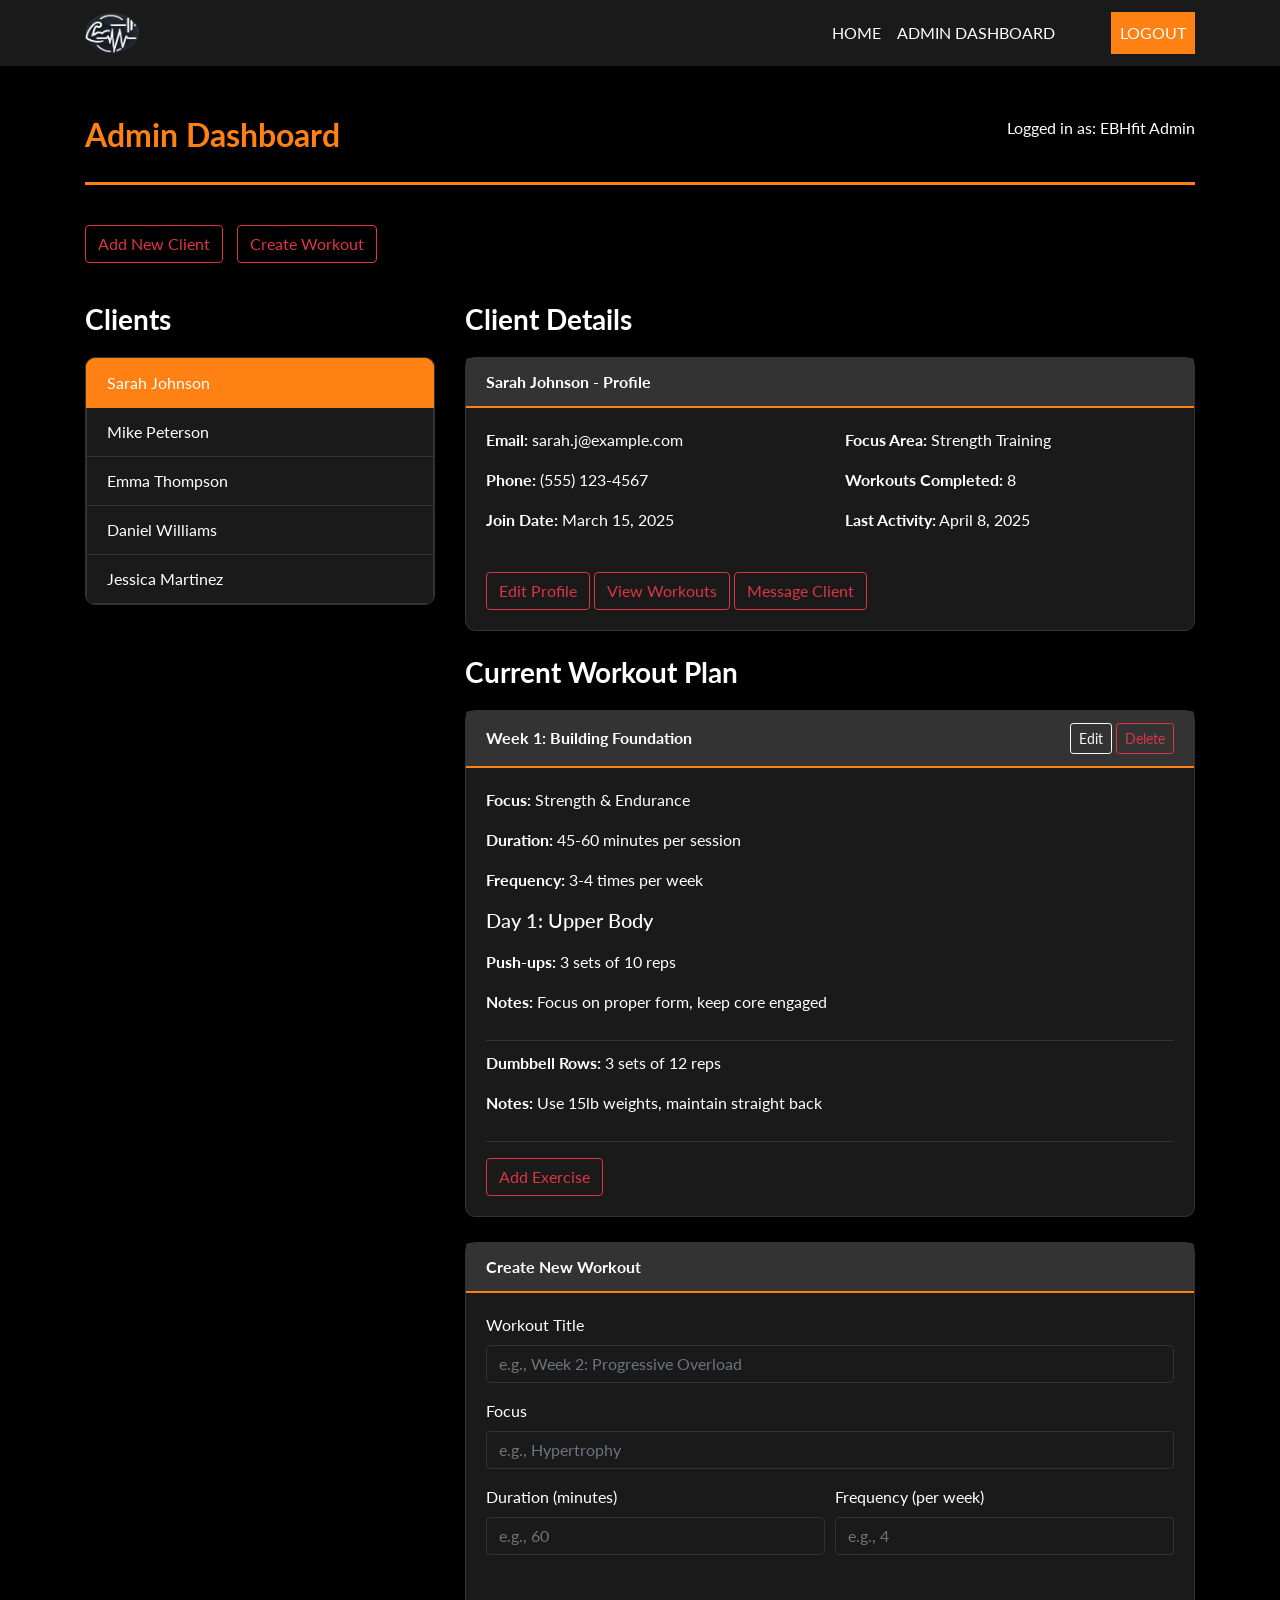
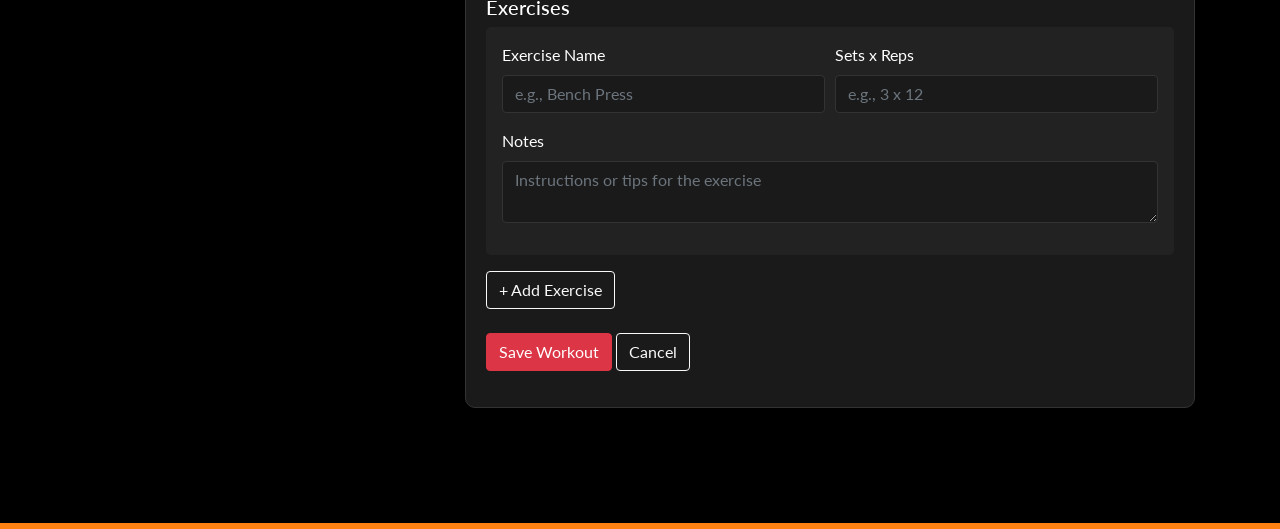
==== admin.html @ ec7ba274 "Add files via upload" ====
<!doctype html>
<html lang="en">
<head>
  <meta charset="utf-8">
  <meta name="viewport" content="width=device-width, initial-scale=1, shrink-to-fit=no">
  <title>EBHfit - Admin Dashboard</title>

  <!-- Bootstrap CSS -->
  <link href="css/animate.css" rel="stylesheet">
  <link rel="stylesheet" href="css/bootstrap.min.css" type="text/css">
  <link href="https://fonts.googleapis.com/css?family=Lato:300,400,700" rel="stylesheet">
  <link rel="stylesheet" href="css/style.css">
  <link rel="stylesheet" href="css/client.css">
</head>
<body>
<div class="container-fluid pl-0 pr-0">
  <nav class="navbar navbar-expand-md navbar-dark">
    <div class="container"> 
      <!-- Brand --> 
      <a class="navbar-brand mr-auto" href="index.html"><img src="images/EBHFITicon.png" alt="EBHfit" /></a> 
      
      <!-- Toggler/collapsibe Button -->
      <button class="navbar-toggler" type="button" data-toggle="collapse" data-target="#collapsibleNavbar"> <span class="navbar-toggler-icon"></span> </button>
      
      <!-- Navbar links -->
      <div class="collapse navbar-collapse" id="collapsibleNavbar">
        <ul class="navbar-nav ml-auto">
          <li class="nav-item"> <a class="nav-link" href="index.html">Home</a> </li>
          <li class="nav-item"> <a class="nav-link active" href="admin.html">Admin Dashboard</a> </li>
        </ul>
        <ul class="navbar-nav ml-5">
          <li class="nav-item"> <a class="nav-link btn btn-danger logout-btn" href="#">Logout</a> </li>
        </ul>
      </div>
    </div>
  </nav>
  
  <div class="dashboard-container">
    <div class="container">
      <div class="dashboard-header">
        <div class="row">
          <div class="col-md-8">
            <h2 class="wow bounceInLeft">Admin <span>Dashboard</span></h2>
          </div>
          <div class="col-md-4 text-right">
            <p class="wow bounceInRight">Logged in as: <span>EBHfit Admin</span></p>
          </div>
        </div>
      </div>
      
      <div class="dashboard-section">
        <div class="admin-controls wow bounceInUp">
          <button class="btn btn-outline-danger" id="add-client-btn">Add New Client</button>
          <button class="btn btn-outline-danger" id="create-workout-btn">Create Workout</button>
        </div>
        
        <div class="row">
          <div class="col-md-4">
            <h3 class="wow bounceInLeft">Clients</h3>
            <div class="client-list wow bounceInLeft">
              <div class="list-group">
                <a href="#" class="list-group-item list-group-item-action active">
                  Sarah Johnson
                </a>
                <a href="#" class="list-group-item list-group-item-action">
                  Mike Peterson
                </a>
                <a href="#" class="list-group-item list-group-item-action">
                  Emma Thompson
                </a>
                <a href="#" class="list-group-item list-group-item-action">
                  Daniel Williams
                </a>
                <a href="#" class="list-group-item list-group-item-action">
                  Jessica Martinez
                </a>
              </div>
            </div>
          </div>
          
          <div class="col-md-8">
            <h3 class="wow bounceInRight">Client Details</h3>
            <div class="workout-card wow bounceInRight">
              <div class="card-header">
                Sarah Johnson - Profile
              </div>
              <div class="card-body">
                <div class="row">
                  <div class="col-md-6">
                    <p><strong>Email:</strong> sarah.j@example.com</p>
                    <p><strong>Phone:</strong> (555) 123-4567</p>
                    <p><strong>Join Date:</strong> March 15, 2025</p>
                  </div>
                  <div class="col-md-6">
                    <p><strong>Focus Area:</strong> Strength Training</p>
                    <p><strong>Workouts Completed:</strong> 8</p>
                    <p><strong>Last Activity:</strong> April 8, 2025</p>
                  </div>
                </div>
                <div class="row mt-4">
                  <div class="col-12">
                    <div class="client-actions">
                      <button class="btn btn-outline-danger">Edit Profile</button>
                      <button class="btn btn-outline-danger">View Workouts</button>
                      <button class="btn btn-outline-danger">Message Client</button>
                    </div>
                  </div>
                </div>
              </div>
            </div>
            
            <h3 class="mt-4 wow bounceInRight">Current Workout Plan</h3>
            <div class="workout-card wow bounceInRight">
              <div class="card-header d-flex justify-content-between align-items-center">
                <span>Week 1: Building Foundation</span>
                <div>
                  <button class="btn btn-sm btn-outline-light">Edit</button>
                  <button class="btn btn-sm btn-outline-danger">Delete</button>
                </div>
              </div>
              <div class="card-body">
                <div class="workout-details">
                  <p><strong>Focus:</strong> Strength & Endurance</p>
                  <p><strong>Duration:</strong> 45-60 minutes per session</p>
                  <p><strong>Frequency:</strong> 3-4 times per week</p>
                </div>
                
                <h5>Day 1: Upper Body</h5>
                <div class="workout-exercise">
                  <p><strong>Push-ups:</strong> 3 sets of 10 reps</p>
                  <p><strong>Notes:</strong> Focus on proper form, keep core engaged</p>
                </div>
                <div class="workout-exercise">
                  <p><strong>Dumbbell Rows:</strong> 3 sets of 12 reps</p>
                  <p><strong>Notes:</strong> Use 15lb weights, maintain straight back</p>
                </div>
                
                <button class="btn btn-outline-danger mt-3">Add Exercise</button>
              </div>
            </div>
            
            <div class="workout-card mt-4 wow bounceInRight">
              <div class="card-header">
                Create New Workout
              </div>
              <div class="card-body">
                <form class="form-dark">
                  <div class="form-group">
                    <label for="workout-title">Workout Title</label>
                    <input type="text" class="form-control" id="workout-title" placeholder="e.g., Week 2: Progressive Overload">
                  </div>
                  
                  <div class="form-group">
                    <label for="workout-focus">Focus</label>
                    <input type="text" class="form-control" id="workout-focus" placeholder="e.g., Hypertrophy">
                  </div>
                  
                  <div class="form-row">
                    <div class="form-group col-md-6">
                      <label for="workout-duration">Duration (minutes)</label>
                      <input type="number" class="form-control" id="workout-duration" placeholder="e.g., 60">
                    </div>
                    <div class="form-group col-md-6">
                      <label for="workout-frequency">Frequency (per week)</label>
                      <input type="number" class="form-control" id="workout-frequency" placeholder="e.g., 4">
                    </div>
                  </div>
                  
                  <h5 class="mt-4">Exercises</h5>
                  <div id="exercises-container">
                    <div class="exercise-entry mb-3 p-3" style="background: #222; border-radius: 5px;">
                      <div class="form-row">
                        <div class="form-group col-md-6">
                          <label>Exercise Name</label>
                          <input type="text" class="form-control" placeholder="e.g., Bench Press">
                        </div>
                        <div class="form-group col-md-6">
                          <label>Sets x Reps</label>
                          <input type="text" class="form-control" placeholder="e.g., 3 x 12">
                        </div>
                      </div>
                      <div class="form-group">
                        <label>Notes</label>
                        <textarea class="form-control" rows="2" placeholder="Instructions or tips for the exercise"></textarea>
                      </div>
                    </div>
                  </div>
                  
                  <button type="button" class="btn btn-outline-light" id="add-exercise-btn">+ Add Exercise</button>
                  
                  <div class="form-group mt-4">
                    <button type="submit" class="btn btn-danger">Save Workout</button>
                    <button type="button" class="btn btn-outline-light">Cancel</button>
                  </div>
                </form>
              </div>
            </div>
          </div>
        </div>
      </div>
    </div>
  </div>

  <footer class="container-fluid">
    <div class="container">
      <div class="row">
        <div
---- css/style.css ----
/*
 * Fox by FreeHTML5.co
 * Twitter: https://twitter.com/fh5co
 * Facebook: https://fb.com/fh5co
 * URL: https://freehtml5.co
 */

body {
  font-family: 'Lato', sans-serif;
  overflow: hidden;
  overflow-y: scroll;
  background-color: #000;
}
body .bg-img {
  background-repeat: no-repeat;
  background-position: center;
  padding-bottom: 100px;
}
body nav {
  background: rgba(255, 255, 255, 0.1);
}
body nav .navbar-nav a {
  font-size: 16px;
  text-transform: uppercase;
  color: #fff !important;
  transition: all 0.3s;
  -webkit-transition: all 0.3s;
  -ms-transition: all 0.3s;
  -o-transition: all 0.3s;
}
body nav .navbar-nav a:hover {
  color: #ff8013 !important;
}
.navbar-brand img {
    max-height: 40px; /* Adjust this to fit your navbar height */
    width: auto; /* Maintains aspect ratio */
    margin-right: 10px; /* Adds some space between icon and text if needed */
}
body nav .navbar-nav .btn-danger {
  background: #ff8013;
  border-color: #ff8013;
  border-radius: 0;
}
body nav .navbar-nav .btn-danger:hover {
  background: #df6700;
  border-color: #df6700;
}

a, a:hover {
  color: #ff8013;
}

.fh5co-banner-text-box {
  position: relative;
  max-height: 120px;
  display: inline-block;
  margin-top: 250px;
}
.fh5co-banner-text-box .quote-box {
  max-width: 455px;
  padding: 20px 0;
}
.fh5co-banner-text-box .quote-box h2 {
  font-family: 'Lato', sans-serif;
  font-weight: 700;
  color: #fff;
  font-size: 40px;
}
.fh5co-banner-text-box .quote-box h2 span {
  color: #ff8013;
  font-size: 34px;
}
.fh5co-banner-text-box .quote-box::before {
  content: "";
  position: absolute;
  height: 38px;
  width: 38px;
  left: 0;
  top: 0;
  background: url("../images/right-quote.png");
  background-repeat: no-repeat;
}
.fh5co-banner-text-box .quote-box::after {
  content: "";
  position: absolute;
  height: 38px;
  width: 38px;
  background: url("../images/left-quote.png");
  background-repeat: no-repeat;
  right: 0;
  bottom: 0;
}
.fh5co-banner-text-box a {
  color: #fff;
  border-color: #4e2b0d;
  border-radius: 0;
  min-width: 150px;
}
.fh5co-banner-text-box a:hover {
  background: transparent;
  border-color: gray;
  color: #ff8013;
}

.fh5co-network, .fh5co-about-us {
  background: url("../images/about-bg.jpg");
  background-repeat: no-repeat;
  background-position: center;
  background-size: 100% 100%;
  padding: 50px 0;
  padding-top: 30px;
}
.fh5co-network figure, .fh5co-about-us figure {
  margin-top: -70px !important;
}
.fh5co-network h2, .fh5co-about-us h2 {
  color: #ff8013;
  font-family: 'Lato', sans-serif;
  font-weight: 700;
  font-size: 40px;
  margin-bottom: 0;
}
.fh5co-network h4, .fh5co-about-us h4, .fh5co-network h5, .fh5co-about-us h5, .fh5co-network p, .fh5co-about-us p {
  color: #282828;
  font-family: 'Lato', sans-serif;
  font-weight: 700;
}
.fh5co-network hr, .fh5co-about-us hr {
  border-color: #ff8013;
  border-width: 5px;
  max-width: 100px;
  margin-left: 0;
  border-radius: 5px;
}
.fh5co-network figure, .fh5co-about-us figure {
  text-align: center;
}

.fh5co-about-us {
  background: transparent;
  background-repeat: no-repeat;
  background-size: contain;
  background-position: center;
}
.fh5co-about-us p {
  color: #fff;
  font-family: 'Lato', sans-serif;
  font-weight: normal;
}
.fh5co-about-us hr {
  border-color: #fff;
  margin-left: 50px;
  margin-top: 5px;
}
.fh5co-about-us a {
  color: #fff !important;
  border-color: #4e2b0d;
  border-radius: 0;
  min-width: 150px;
}
.fh5co-about-us a:hover {
  background: transparent;
  border-color: gray;
  color: #ff8013;
}

.fh5co-content-box {
  background: #464646;
  padding-bottom: 100px;
}
.fh5co-content-box .pr-0 img {
  margin-top: -128px;
}
.fh5co-content-box img {
  width: 100%;
}
.fh5co-content-box .card-img-overlay {
  color: #fff;
  text-align: center;
  top: 35%;
}
.fh5co-content-box .trainers {
  position: relative;
  padding: 50px 0;
  margin: 70px 0;
  background: url("../images/backgroundCycle.jpg");
  background-repeat: no-repeat;
  background-position: center;
  background-size: cover;
  background-color: #000;
}

.fh5co-content-box .trainers .bg-50 {
  background: rgba(0, 0, 0, 0.3);
}
.fh5co-content-box .trainers .card {
  border: none;
  background: transparent;
}
.fh5co-content-box .trainers .card img {
  max-width: 250px;
  margin: 0 auto;
  max-height: 250px;
}
.fh5co-content-box .trainers .card .card-body {
  background: #ccc;
  border-radius: 15px;
  padding: 30px 20px;
  margin-top: 30px;
  padding-bottom: 50px;
}
.fh5co-content-box .trainers .card .card-body::before {
  content: "";
  position: absolute;
  border: 20px solid #ccc;
  border-color: transparent transparent #ccc transparent;
  margin-top: -70px;
  text-align: center;
  margin-left: -15px;
}
.fh5co-content-box .trainers .quote-box2 {
  color: #fff;
  max-width: 250px;
  position: relative;
  text-align: center;
  margin: auto;
  margin-bottom: 50px;
}
.fh5co-content-box .trainers .quote-box2::before {
  content: "";
  position: absolute;
  height: 20px;
  width: 20px;
  left: 0;
  top: -10px;
  background: url("../images/right-quote-white.png");
  background-repeat: no-repeat;
  background-size: 100% 100%;
}
.fh5co-content-box .trainers .quote-box2::after {
  content: "";
  position: absolute;
  height: 20px;
  width: 20px;
  background: url("../images/left-quote-white.png");
  background-repeat: no-repeat;
  right: 0;
  bottom: -10px;
  background-size: 100% 100%;
}
.fh5co-content-box .trainers::before, .fh5co-content-box .trainers::after {
  content: "";
  position: absolute;
  border: 5px solid #ff8013;
  width: 100%;
  top: -10px;
}
.fh5co-content-box .trainers::before {
  bottom: -10px;
  top: auto;
}
.fh5co-content-box .gallery .card {
  border: none;
  background: transparent;
}
.fh5co-content-box .gallery .card img {
  border-radius: 0;
  max-height: 580px;
}
.fh5co-content-box .gallery .card .card-body {
  background: #ff8013;
}
.fh5co-content-box .gallery .card .card-body h4 {
  color: #fff;
}
.fh5co-content-box .gallery .card .card-body p {
  font-family: 'Lato', sans-serif;
  font-weight: 700;
}

footer {
  background: #101011;
  color: #fff;
}
footer .footer1 p {
  margin-top: 30px;
}
footer .footer2 h4 {
  color: #ff8013;
  font-family: 'Lato', sans-serif;
  font-weight: 700;
  text-align: center;
  margin: 20px auto;
}
footer .footer2 .form-box {
  background: #fff;
  padding: 20px 30px;
  margin-top: -30px;
}
footer .footer2 input[type='text'], footer .footer2 input[type='email'] {
  background: transparent;
  border-radius: 0;
  border: none;
  border-bottom: 2px solid #000;
}
footer .footer2 input[type='text']:focus, footer .footer2 input[type='email']:focus {
  box-shadow: none;
  border-color: #ff8013;
}
footer .footer2 .btn {
  min-width: 150px;
  border-radius: 0;
}
footer .footer2 ::-webkit-input-placeholder {
  /* Chrome/Opera/Safari */
  color: #262626;
}
footer .footer2 ::-moz-placeholder {
  /* Firefox 19+ */
  color: #262626;
}
footer .footer2 :-ms-input-placeholder {
  /* IE 10+ */
  color: #262626;
}
footer .footer2 :-moz-placeholder {
  /* Firefox 18- */
  color: #262626;
}
footer .footer3 {
  padding-top: 50px;
}
footer .footer3 a {
  background: #fff;
  border-radius: 50%;
  height: 40px;
  width: 40px;
  padding: 0;
  padding-top: 5px;
}
footer .footer3 a:hover {
  background: #ff8013;
}
footer .footer3 .nav-item li {
  margin: 0 5px;
}
footer .table td, footer .table th {
  border: none;
}

footer::before {
  content: "";
  position: absolute;
  border: 3px solid #ff8013;
  width: 100%;
  left: 0;
}

@media (max-width: 1199px) {
  .fh5co-content-box .pr-0 img {
    margin-top: -107px;
  }
}
@media (max-width: 991px) {
  .fh5co-content-box .pr-0 img {
    margin-top: -78px;
  }
  .fh5co-content-box .card-img-overlay {
    top: 20%;
  }
}
@media (max-width: 767px) {
  body nav .navbar-nav {
    margin-left: 0 !important;
    max-width: 50px;
  }

  .fh5co-network figure, .fh5co-about-us figure {
    margin-top: 0 !important;
  }

  .fh5co-content-box .pr-0 img {
    margin: 20px auto;
  }
  .fh5co-content-box .col-md-5 {
    padding: 0 !important;
  }
  .fh5co-content-box .col-md-7 {
    padding: 0 !important;
  }

  .gallery .card {
    margin-bottom: 25px;
  }

  .footer1 {
    min-height: 150px;
  }

  .footer2 .form-box {
    margin-top: 0 !important;
  }

  .small-logo {
    width: 300px; /* Adjust as needed */
    height: auto; /* Keeps aspect ratio */
  }
}
---- css/client.css ----
/* Client interface styles for EBHfit */

/* Login page styles */
.login-container {
    min-height: 70vh;
    display: flex;
    align-items: center;
    justify-content: center;
}

.login-form-box {
    background: rgba(0, 0, 0, 0.8);
    padding: 40px;
    border-radius: 10px;
    border: 2px solid #ff8013;
    max-width: 500px;
    width: 100%;
    text-align: center;
}

.login-form-box h2 {
    color: #fff;
    font-family: 'Lato', sans-serif;
    font-weight: 700;
    margin-bottom: 30px;
}

.login-form-box h2 span {
    color: #ff8013;
}

.login-form-box .form-control {
    background: transparent;
    border: none;
    border-bottom: 2px solid #fff;
    border-radius: 0;
    color: #fff;
    margin-bottom: 25px;
    padding: 10px 5px;
}

.login-form-box .form-control:focus {
    box-shadow: none;
    border-color: #ff8013;
}

.login-form-box .btn {
    min-width: 150px;
    transition: all 0.3s;
}

.login-form-box .btn:hover {
    background: #ff8013;
    border-color: #ff8013;
    color: #fff;
}

.forgot-password {
    margin-top: 20px;
    color: #fff;
}

.forgot-password a {
    color: #ff8013;
}

/* Dashboard styles */
.dashboard-container {
    padding: 50px 0;
    min-height: 800px;
    background-color: #000;
    color: #fff;
}

.dashboard-header {
    margin-bottom: 40px;
    border-bottom: 3px solid #ff8013;
    padding-bottom: 20px;
}

.dashboard-header h2 {
    color: #ff8013;
    font-family: 'Lato', sans-serif;
    font-weight: 700;
}

.dashboard-section {
    margin-bottom: 40px;
}

.dashboard-section h3 {
    color: #fff;
    font-family: 'Lato', sans-serif;
    font-weight: 700;
    margin-bottom: 20px;
}

.workout-card {
    background: #1a1a1a;
    border-radius: 10px;
    border: 1px solid #333;
    margin-bottom: 25px;
    transition: all 0.3s;
}

.workout-card:hover {
    border-color: #ff8013;
    transform: translateY(-5px);
}

.workout-card .card-header {
    background-color: #333;
    border-bottom: 2px solid #ff8013;
    color: #fff;
    font-weight: 700;
}

.workout-card .card-body {
    padding: 20px;
}

.workout-details {
    margin-bottom: 15px;
}

.workout-exercise {
    border-bottom: 1px solid #333;
    padding: 10px 0;
}

.workout-exercise:last-child {
    border-bottom: none;
}

/* Admin styles */
.admin-controls {
    margin-bottom: 30px;
}

.admin-controls .btn {
    margin-right: 10px;
    margin-bottom: 10px;
}

.client-list {
    background: #1a1a1a;
    border-radius: 10px;
    border: 1px solid #333;
    margin-bottom: 30px;
    overflow: hidden;
}

.client-list .list-group-item {
    background: transparent;
    border-color: #333;
    color: #fff;
    transition: all 0.3s;
}

.client-list .list-group-item:hover {
    background: #333;
}

.client-list .list-group-item.active {
    background-color: #ff8013;
    border-color: #ff8013;
}

.form-dark .form-control {
    background: #1a1a1a;
    border: 1px solid #333;
    color: #fff;
}

.form-dark .form-control:focus {
    box-shadow: none;
    border-color: #ff8013;
}

.form-dark label {
    color: #fff;
}
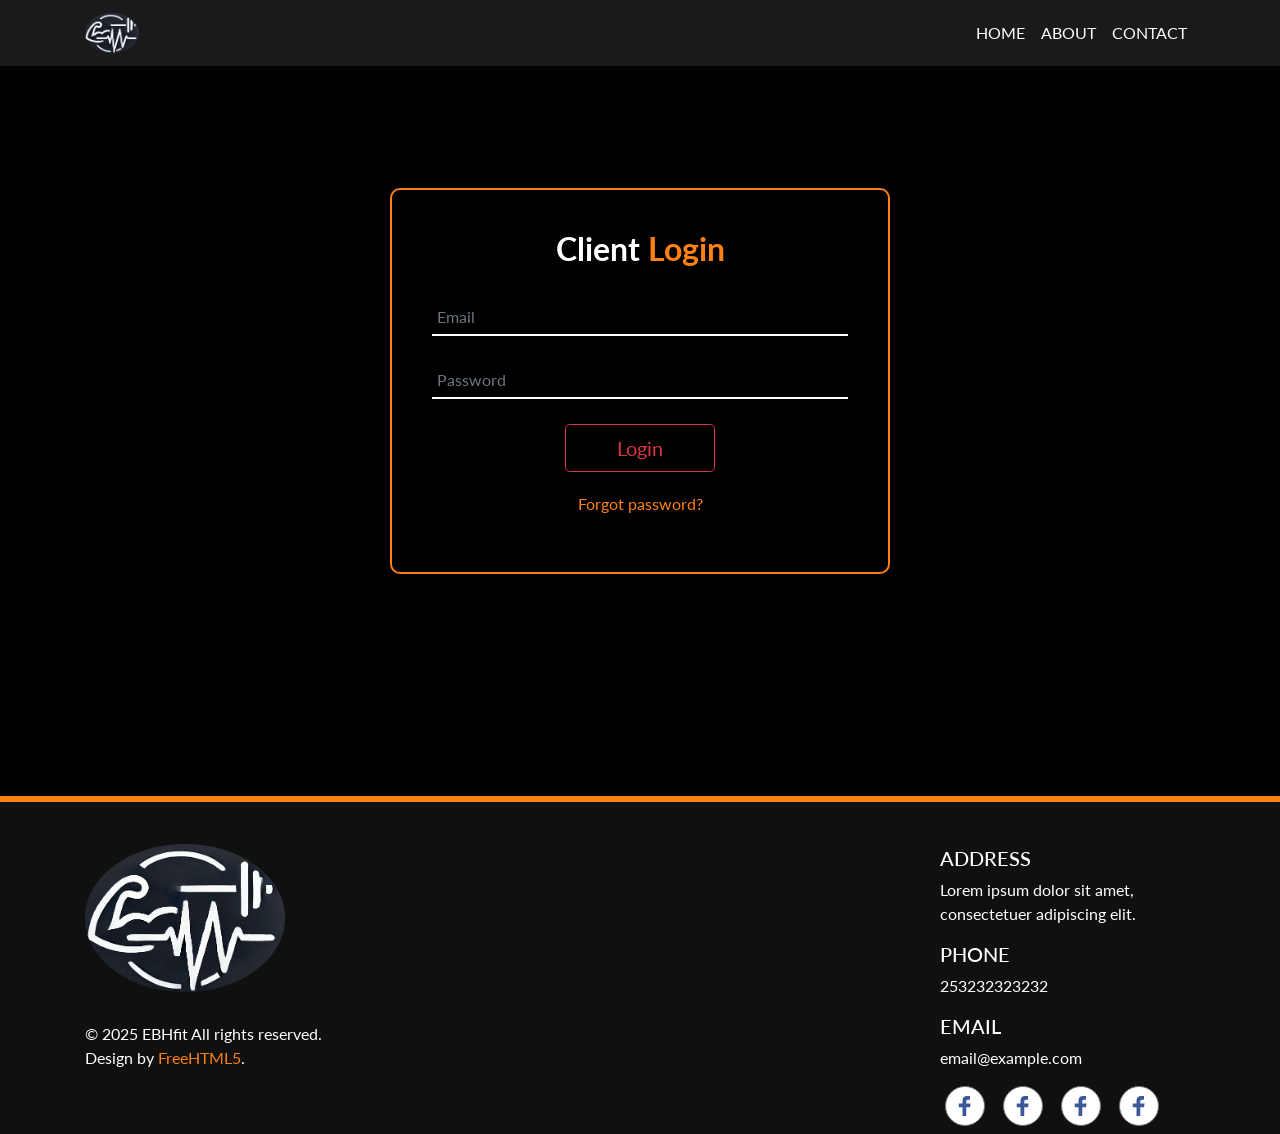
==== commit 9e98613a: "Add files via upload" ====
--- a/admin.html
+++ b/admin.html
@@ -204,4 +204,42 @@
   <footer class="container-fluid">
     <div class="container">
       <div class="row">
-        <div+        <div class="col-md-3 footer1 d-flex wow bounceInLeft" data-wow-delay=".25s">
+          <div class="d-flex flex-wrap align-content-center"> 
+            <a href="#"><img src="images/EBHFITicon.png" alt="logo" style="width: 200px; height: auto;"/></a>
+            <p>&copy; 2025 EBHfit All rights reserved.<br> Design by <a href="https://freehtml5.co" target="_blank">FreeHTML5</a>.</p>
+          </div>
+        </div>
+        <div class="col-md-6 footer2 wow bounceInUp" data-wow-delay=".25s">
+        </div>
+        <div class="col-md-3 footer3 wow bounceInRight" data-wow-delay=".25s">
+          <h5>ADDRESS</h5>
+          <p>Lorem ipsum dolor sit amet, consectetuer adipiscing elit.</p>
+          <h5>PHONE</h5>
+          <p>253232323232</p>
+          <h5>EMAIL</h5>
+          <p>email@example.com</p>
+          <div class="social-links">
+            <ul class="nav nav-item">
+              <li><a href="#" class="btn btn-secondary mr-1 mb-2"><img src="images/facebook.png" alt="facebook" /></a></li>
+              <li><a href="#" class="btn btn-secondary mr-1 ml-1 mb-2"><img src="images/facebook.png" alt="facebook" /></a></li>
+              <li><a href="#" class="btn btn-secondary mr-1 ml-1 mb-2"><img src="images/facebook.png" alt="facebook" /></a></li>
+              <li><a href="#" class="btn btn-secondary ml-1 mb-2"><img src="images/facebook.png" alt="facebook" /></a></li>
+            </ul>
+          </div>
+        </div>
+      </div>
+    </div>
+  </footer>
+</div>
+
+<!-- Optional JavaScript --> 
+<script src="js/jquery.min.js"></script>
+<script src="js/bootstrap.min.js"></script>
+<script src="js/parallax.js"></script>
+<script src="js/wow.js"></script>
+<script src="js/main.js"></script>
+<script src="js/admin.js"></script>
+
+</body>
+</html>
